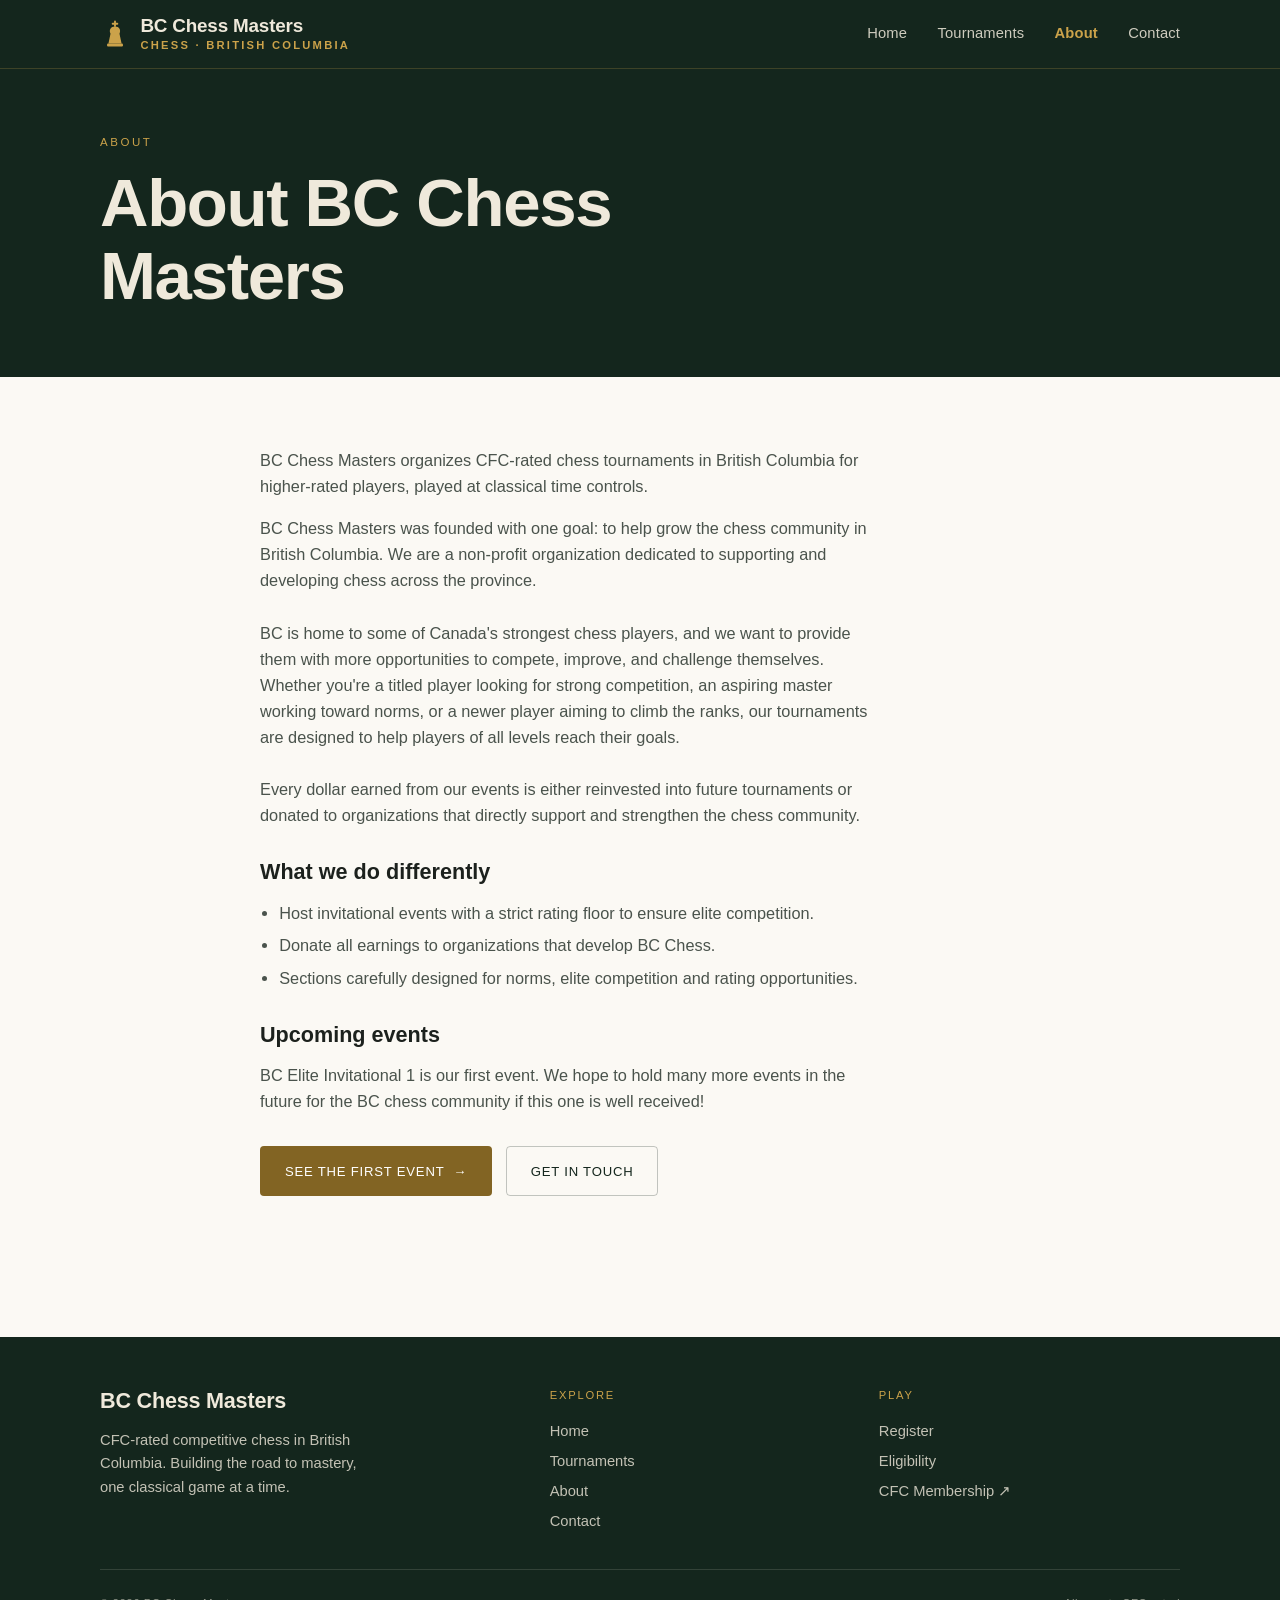
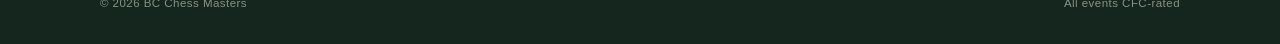
==== about.html @ e684cc61 "fixed breaks again" ====
<!DOCTYPE html>
<html lang="en">
<head>
  <meta charset="UTF-8" />
  <meta name="viewport" content="width=device-width, initial-scale=1.0" />
  <title>About — BC Chess Masters</title>
  <link rel="icon" type="image/png" sizes="32x32" href="/favicon-32x32.png">
  <meta name="description" content="BC Chess Masters organizes CFC-rated, master-track chess tournaments in British Columbia." />
  <link rel="stylesheet" href="styles.css" />
</head>
<body>
  <a class="skip-link" href="#main">Skip to content</a>
  <!-- ============ HEADER ============ -->
  <header class="site-header">
    <div class="wrap">
      <a class="brand" href="index.html" aria-label="BC Chess Masters — home">
        <svg class="mark" viewBox="0 0 32 32" aria-hidden="true">
          <path d="M16 2.5v5M13.5 5h5" stroke="#cba24a" stroke-width="2" stroke-linecap="round"/>
          <path d="M16 8c-4.6 0-6.6 3.8-4.8 7.6L9 26h14l-2.2-10.4C22.6 11.8 20.6 8 16 8Z" fill="#cba24a"/>
          <rect x="7.5" y="26" width="17" height="3.4" rx="1.2" fill="#cba24a"/>
        </svg>
        <span class="brand-name">BC Chess Masters<span class="brand-sub">Chess · British Columbia</span></span>
      </a>
      <button class="nav-toggle" aria-expanded="false" aria-controls="primary-nav" aria-label="Toggle menu">☰</button>
      <nav class="nav" id="primary-nav" aria-label="Primary">
        <a href="index.html">Home</a>
        <a href="bc-elite-invitational-1.html">Tournaments</a>
        <a href="about.html" aria-current="page">About</a>
        <a href="contact.html">Contact</a>
      </nav>
    </div>
  </header>

  <main id="main">
  <!-- ============ HERO ============ -->
  <section class="hero">
    <div class="wrap" style="padding-block: clamp(2.5rem, 6vw, 4rem);">
      <p class="eyebrow eyebrow--light">About</p>
      <h1 style="font-family:var(--font-display); font-size:clamp(2.4rem,6vw,4.2rem); font-weight:600; letter-spacing:-.02em; max-width:16ch;">
        About BC Chess Masters
      </h1>
    </div>
  </section>

  <!-- ============ STORY ============ -->
  <section class="section">
    <div class="wrap-narrow prose">
      <p>
        BC Chess Masters organizes CFC-rated chess tournaments in British Columbia for higher-rated players,
        played at classical time controls.
      </p>
      <p>
        BC Chess Masters was founded with one goal: to help grow the chess community in British Columbia. We are a non-profit organization dedicated to supporting and developing chess across the province. <br><br>
BC is home to some of Canada's strongest chess players, and we want to provide them with more opportunities to compete, improve, and challenge themselves. Whether you're a titled player looking for strong competition, an aspiring master working toward norms, or a newer player aiming to climb the ranks, our tournaments are designed to help players of all levels reach their goals. <br><br>
Every dollar earned from our events is either reinvested into future tournaments or donated to organizations that directly support and strengthen the chess community.

      </p>

      <h2>What we do differently</h2>
      <ul>
        <li>Host invitational events with a strict rating floor to ensure elite competition.</li>
        <li>Donate all earnings to organizations that develop BC Chess.</li>
        <li>Sections carefully designed for norms, elite competition and rating opportunities.</li>
      </ul>

      <h2>Upcoming events</h2>
      <p>
        BC Elite Invitational 1 is our first event. We hope to hold many more events in the future for the BC chess community if this one is well received!
      </p>

      <div style="margin-top:2rem; display:flex; flex-wrap:wrap; gap:.85rem;">
        <a class="btn btn--primary" href="bc-elite-invitational-1.html">See the first event <span class="arrow" aria-hidden="true">→</span></a>
        <a class="btn btn--ghost" href="contact.html">Get in touch</a>
      </div>
    </div>
  </section>

  </main>

  <!-- ============ FOOTER ============ -->
  <footer class="site-footer">
    <div class="wrap">
      <div class="footer-top">
        <div class="footer-brand">
          <span class="brand-name">BC Chess Masters</span>
          <p>CFC-rated competitive chess in British Columbia. Building the road to mastery, one classical game at a time.</p>
        </div>
        <div class="footer-col">
          <h2>Explore</h2>
          <a href="index.html">Home</a>
          <a href="bc-elite-invitational-1.html">Tournaments</a>
          <a href="about.html">About</a>
          <a href="contact.html">Contact</a>
        </div>
        <div class="footer-col">
          <h2>Play</h2>
          <a href="bc-elite-invitational-1.html#register">Register</a>
          <a href="bc-elite-invitational-1.html#eligibility">Eligibility</a>
          <a href="https://www.chess.ca/en/players/membership-join/" target="_blank" rel="noopener">CFC Membership ↗</a>
        </div>
      </div>
      <div class="footer-bottom">
        <span>© 2026 BC Chess Masters</span>
        <span>All events CFC-rated</span>
      </div>
    </div>
  </footer>

  <script src="main.js"></script>
</body>
</html>
---- styles.css ----
/* =================================================================
   BC Chess Masters — shared stylesheet
   Colors: evergreen + brass + ivory. Plain system sans (Calibri/Segoe UI/Arial).
   ================================================================= */

/* ---------- Design tokens ---------- */
:root {
  /* Palette */
  --ink:        #1c211d;   /* primary text */
  --ink-soft:   #4a534c;   /* secondary text */
  --paper:      #fbf9f4;   /* page background */
  --ivory:      #efe9db;   /* light board square / surfaces */
  --ivory-line: #e2dccd;   /* hairlines on ivory */
  --forest:     #14261d;   /* deep field: hero, header, footer */
  --forest-2:   #1d3529;   /* raised surfaces on forest */
  --brass:      #826423;   /* accent — "masters" gold (AA on ivory/paper/white) */
  --brass-lit:  #cba24a;   /* accent on dark */
  --danger:     #8a3b2e;   /* deadlines / important notes */

  /* Placeholder highlight */
  --tbd-bg:     #fbeccb;
  --tbd-border: #d9a93a;
  --tbd-text:   #6b4e12;

  /* Type — plain system sans throughout */
  --font-display: Calibri, "Segoe UI", Arial, Helvetica, sans-serif;
  --font-body:    Calibri, "Segoe UI", Arial, Helvetica, sans-serif;
  --font-mono:    Calibri, "Segoe UI", Arial, Helvetica, sans-serif;

  /* Rhythm */
  --wrap: 1080px;
  --wrap-narrow: 760px;
  --gap: clamp(1rem, 2.5vw, 1.75rem);
  --section-y: clamp(2.75rem, 5.5vw, 4.5rem);
  --radius: 4px;
  --shadow: 0 1px 2px rgba(20,38,29,.06), 0 8px 28px rgba(20,38,29,.07);
}

/* ---------- Reset ---------- */
*, *::before, *::after { box-sizing: border-box; }
* { margin: 0; }
html { -webkit-text-size-adjust: 100%; scroll-behavior: smooth; }
body {
  font-family: var(--font-body);
  color: var(--ink);
  background: var(--paper);
  line-height: 1.6;
  font-size: 1.02rem;
  -webkit-font-smoothing: antialiased;
  text-rendering: optimizeLegibility;
}
img, svg { display: block; max-width: 100%; }
a { color: inherit; }
h1, h2, h3, h4 { line-height: 1.08; font-weight: 600; }

@media (prefers-reduced-motion: reduce) {
  html { scroll-behavior: auto; }
  *, *::before, *::after { animation-duration: .001ms !important; transition-duration: .001ms !important; }
}

/* ---------- Layout helpers ---------- */
.wrap { width: min(100% - 2.5rem, var(--wrap)); margin-inline: auto; }
.wrap-narrow { width: min(100% - 2.5rem, var(--wrap-narrow)); margin-inline: auto; }
.section { padding-block: var(--section-y); }
.section--ivory { background: var(--ivory); border-block: 1px solid var(--ivory-line); }

/* Two-column splits (collapse to one column on narrow screens) */
.split { display: grid; grid-template-columns: 1fr 1fr; gap: clamp(1.5rem, 4vw, 3rem); }
.split-wide { display: grid; grid-template-columns: 1.5fr 1fr; gap: clamp(1.5rem, 4vw, 3rem); }
.split-feature { display: grid; grid-template-columns: 1.3fr .9fr; gap: 2rem; align-items: center; }
@media (max-width: 780px) {
  .split, .split-wide, .split-feature { grid-template-columns: 1fr; }
}

.eyebrow {
  font-family: var(--font-mono);
  font-size: .72rem;
  letter-spacing: .22em;
  text-transform: uppercase;
  color: var(--brass);
  font-weight: 500;
  margin-bottom: 1rem;
}
.eyebrow--light { color: var(--brass-lit); }

.section-title {
  font-family: var(--font-display);
  font-size: clamp(1.9rem, 4vw, 2.7rem);
  font-weight: 600;
  letter-spacing: -.01em;
  font-optical-sizing: auto;
}
.lede {
  font-size: clamp(1.05rem, 2.3vw, 1.22rem);
  color: var(--ink-soft);
  max-width: 60ch;
  margin-top: 1rem;
}

/* Mono = the "scoresheet" data thread */
.mono { font-family: var(--font-mono); font-variant-numeric: tabular-nums; }

/* ---------- Placeholder / to-confirm marker ---------- */
.tbd {
  font-family: var(--font-mono);
  font-size: .82em;
  background: var(--tbd-bg);
  color: var(--tbd-text);
  border: 1px dashed var(--tbd-border);
  border-radius: 3px;
  padding: .08em .45em;
  white-space: nowrap;
}
.tbd::before { content: "\270e\00a0"; } /* pencil */

/* ---------- Buttons ---------- */
.btn {
  display: inline-flex;
  align-items: center;
  gap: .55rem;
  font-family: var(--font-mono);
  font-size: .82rem;
  letter-spacing: .06em;
  text-transform: uppercase;
  font-weight: 500;
  text-decoration: none;
  padding: .85rem 1.5rem;
  border-radius: var(--radius);
  border: 1px solid transparent;
  cursor: pointer;
  transition: transform .15s ease, background .15s ease, border-color .15s ease, color .15s ease;
}
.btn:hover { transform: translateY(-1px); }
.btn--primary { background: var(--brass); color: #ffffff !important; text-decoration: none; }
.btn--primary:hover { background: #6b511c; color: #ffffff !important; }
.btn--ghost { background: transparent; color: var(--forest); border-color: rgba(20,38,29,.25); text-decoration: none; }
.btn--ghost:hover { border-color: var(--forest); color: var(--forest); }
.btn--on-dark { background: var(--brass-lit); color: var(--forest); }
.btn--on-dark:hover { background: #dbb45c; }
.btn--ghost-dark { background: transparent; color: var(--ivory); border-color: rgba(239,233,219,.35); }
.btn--ghost-dark:hover { border-color: var(--ivory); }
.btn--lg { padding: 1.05rem 2.1rem; font-size: .95rem; }
.btn .arrow { transition: transform .15s ease; }
.btn:hover .arrow { transform: translateX(3px); }

/* ---------- Header ---------- */
.site-header {
  position: sticky;
  top: 0;
  z-index: 50;
  background: var(--forest);
  color: var(--ivory);
  border-bottom: 1px solid rgba(203,162,74,.22);
}
.site-header .wrap {
  display: flex;
  align-items: center;
  justify-content: space-between;
  min-height: 68px;
}
.brand {
  display: inline-flex;
  align-items: center;
  gap: .65rem;
  text-decoration: none;
  color: var(--ivory);
}
.brand .mark { width: 30px; height: 30px; flex: none; }
.brand-name {
  font-family: var(--font-display);
  font-size: 1.18rem;
  font-weight: 600;
  letter-spacing: -.01em;
  line-height: 1;
}
.brand-sub {
  display: block;
  font-family: var(--font-mono);
  font-size: .7rem;
  letter-spacing: .2em;
  text-transform: uppercase;
  color: var(--brass-lit);
  margin-top: .28rem;
}
.nav-toggle {
  display: none;
  background: none;
  border: 1px solid rgba(239,233,219,.3);
  border-radius: var(--radius);
  color: var(--ivory);
  padding: .45rem .6rem;
  cursor: pointer;
  font-size: 1.1rem;
  line-height: 1;
}
.nav {
  display: flex;
  align-items: center;
  gap: 1.9rem;
}
.nav a {
  text-decoration: none;
  color: var(--ivory);
  font-size: .92rem;
  letter-spacing: .01em;
  opacity: .85;
  transition: opacity .15s ease, color .15s ease;
}
.nav a:hover, .nav a[aria-current="page"] { opacity: 1; color: var(--brass-lit); }
.nav a[aria-current="page"] { font-weight: 600; }

@media (max-width: 760px) {
  .nav-toggle { display: block; }
  .nav {
    position: absolute;
    top: 100%; left: 0; right: 0;
    flex-direction: column;
    align-items: stretch;
    gap: 0;
    background: var(--forest);
    border-bottom: 1px solid rgba(203,162,74,.22);
    padding: .5rem 0 1rem;
    display: none;
  }
  .nav.open { display: flex; }
  .nav a { padding: .85rem 1.25rem; width: min(100% - 2.5rem, var(--wrap)); margin-inline: auto; opacity: .95; }
  .nav a + a { border-top: 1px solid rgba(239,233,219,.08); }
}

/* ---------- Hero (shared base) ---------- */
.hero {
  position: relative;
  background: var(--forest);
  color: var(--ivory);
  overflow: hidden;
}
.hero > .wrap { position: relative; z-index: 1; }

/* ---------- Cards ---------- */
.card {
  background: #fff;
  border: 1px solid var(--ivory-line);
  border-radius: var(--radius);
  padding: clamp(1.4rem, 3vw, 2rem);
  box-shadow: var(--shadow);
}

/* ---------- Tables ---------- */
.table-scroll { overflow-x: auto; -webkit-overflow-scrolling: touch; }
table.data {
  width: 100%;
  border-collapse: collapse;
  min-width: 460px;
}
table.data caption { text-align: left; color: var(--ink-soft); font-size: .9rem; margin-bottom: .75rem; }
table.data th, table.data td {
  text-align: left;
  padding: .8rem 1rem;
  border-bottom: 1px solid var(--ivory-line);
  vertical-align: baseline;
}
table.data thead th {
  font-family: var(--font-mono);
  font-size: .7rem;
  letter-spacing: .12em;
  text-transform: uppercase;
  color: var(--ink-soft);
  font-weight: 500;
}
table.data tbody tr:last-child td { border-bottom: 0; }
table.data .num { font-family: var(--font-mono); font-variant-numeric: tabular-nums; }
.round-tag {
  display: inline-block;
  font-family: var(--font-mono);
  font-weight: 700;
  color: var(--forest);
  background: var(--ivory);
  border: 1px solid var(--ivory-line);
  border-radius: 3px;
  padding: .1rem .5rem;
  font-size: .82rem;
}

/* ---------- Definition rows (format/eligibility) ---------- */
.spec-list { display: grid; gap: 1.1rem; margin-top: 1.5rem; }
.spec {
  display: grid;
  grid-template-columns: 190px 1fr;
  gap: 1.25rem;
  padding-bottom: 1.1rem;
  border-bottom: 1px solid var(--ivory-line);
}
.spec:last-child { border-bottom: 0; padding-bottom: 0; }
.spec dt {
  font-family: var(--font-mono);
  font-size: .74rem;
  letter-spacing: .1em;
  text-transform: uppercase;
  color: var(--brass);
  padding-top: .15rem;
}
.spec dd { color: var(--ink); }
.spec dd small { display: block; color: var(--ink-soft); margin-top: .3rem; }
@media (max-width: 620px) {
  .spec { grid-template-columns: 1fr; gap: .35rem; }
}

/* ---------- Fee / price ---------- */
.fee-grid {
  display: grid;
  grid-template-columns: repeat(auto-fit, minmax(220px, 1fr));
  gap: var(--gap);
  margin-top: 2rem;
}
.fee {
  border: 1px solid var(--ivory-line);
  border-radius: var(--radius);
  background: #fff;
  padding: 1.5rem;
}
.fee.is-early { border-color: var(--brass); box-shadow: 0 0 0 1px var(--brass); }
.fee .fee-label {
  font-family: var(--font-mono);
  font-size: .72rem;
  letter-spacing: .12em;
  text-transform: uppercase;
  color: var(--ink-soft);
}
.fee .fee-amount {
  font-family: var(--font-display);
  font-size: 2.6rem;
  font-weight: 600;
  margin: .3rem 0 .15rem;
}
.fee .fee-note { font-size: .88rem; color: var(--ink-soft); }
.fee .fee-flag {
  display: inline-block;
  margin-bottom: .6rem;
  font-family: var(--font-mono);
  font-size: .7rem;
  letter-spacing: .1em;
  text-transform: uppercase;
  color: var(--brass);
}
.addons { margin-top: 1.75rem; display: grid; gap: .6rem; }
.addon {
  display: flex; justify-content: space-between; gap: 1rem;
  padding: .75rem 1rem;
  background: #fff;
  border: 1px solid var(--ivory-line);
  border-radius: var(--radius);
}
.addon .addon-price { font-family: var(--font-mono); font-weight: 700; color: var(--brass); }

/* Deadline pill */
.deadline {
  display: inline-flex; align-items: center; gap: .5rem;
  font-family: var(--font-mono);
  font-size: .8rem;
  color: var(--danger);
  background: #f7e7e3;
  border: 1px solid #e3bcb2;
  border-radius: 999px;
  padding: .35rem .85rem;
}

/* ---------- Register block ---------- */
.register {
  background: var(--forest);
  color: var(--ivory);
  border-radius: var(--radius);
  padding: clamp(1.75rem, 4vw, 2.75rem);
}
.register h3 { font-family: var(--font-display); font-size: 1.7rem; }
.etransfer {
  margin-top: 1.5rem;
  border-top: 1px solid rgba(239,233,219,.16);
  padding-top: 1.25rem;
  font-size: .95rem;
  color: rgba(239,233,219,.85);
}
.etransfer .kv { font-family: var(--font-mono); color: var(--brass-lit); }

/* ---------- Sub-nav (tournament page) ---------- */
.subnav {
  position: sticky;
  top: 68px;
  z-index: 40;
  background: rgba(251,249,244,.92);
  backdrop-filter: blur(8px);
  border-bottom: 1px solid var(--ivory-line);
}
.subnav .wrap { display: flex; gap: .25rem; overflow-x: auto; -webkit-overflow-scrolling: touch; scrollbar-width: none; }
.subnav .wrap::-webkit-scrollbar { display: none; }
.subnav a {
  flex: none;
  text-decoration: none;
  color: var(--ink-soft);
  font-family: var(--font-mono);
  font-size: .72rem;
  letter-spacing: .06em;
  text-transform: uppercase;
  padding: .95rem .85rem;
  border-bottom: 2px solid transparent;
  transition: color .15s ease, border-color .15s ease;
  white-space: nowrap;
}
.subnav a:hover { color: var(--ink); }
.subnav a.active { color: var(--forest); border-bottom-color: var(--brass); }
/* offset anchors so sticky bars don't cover headings */
.anchor { scroll-margin-top: 130px; }

/* ---------- Callout ---------- */
.callout {
  border-left: 3px solid var(--brass);
  background: var(--ivory);
  border-radius: 0 var(--radius) var(--radius) 0;
  padding: 1.1rem 1.35rem;
  margin-top: 1.5rem;
}
.callout p { color: var(--ink); font-size: .96rem; }
.callout a { color: var(--brass); font-weight: 600; }

/* ---------- Prose ---------- */
.prose p { margin-top: 1rem; color: var(--ink-soft); max-width: 68ch; }
.prose p:first-child { margin-top: 0; }
.prose a:not(.btn) { color: var(--brass); text-decoration: underline; text-underline-offset: 2px; }
.prose ul { margin-top: 1rem; padding-left: 1.2rem; color: var(--ink-soft); max-width: 68ch; }
.prose li { margin-top: .4rem; }
.prose h2, .prose h3 {
  font-family: var(--font-display);
  font-size: 1.35rem;
  margin-top: 2rem;
}

/* ---------- Footer ---------- */
.site-footer {
  background: var(--forest);
  color: rgba(239,233,219,.8);
  padding-block: 3.25rem 2rem;
  margin-top: var(--section-y);
}
.footer-top {
  display: grid;
  grid-template-columns: 1.4fr 1fr 1fr;
  gap: var(--gap);
  padding-bottom: 2rem;
  border-bottom: 1px solid rgba(239,233,219,.14);
}
.footer-brand .brand-name { color: var(--ivory); font-size: 1.35rem; }
.footer-brand p { margin-top: .85rem; font-size: .92rem; max-width: 34ch; }
.footer-col h2 {
  font-family: var(--font-mono);
  font-size: .7rem;
  letter-spacing: .16em;
  text-transform: uppercase;
  color: var(--brass-lit);
  margin-bottom: 1rem;
  font-weight: 500;
}
.footer-col a { display: block; text-decoration: none; color: rgba(239,233,219,.8); font-size: .92rem; padding: .2rem 0; }
.footer-col a:hover { color: var(--brass-lit); }
.footer-bottom {
  display: flex; justify-content: space-between; flex-wrap: wrap; gap: .5rem;
  padding-top: 1.5rem;
  font-family: var(--font-mono);
  font-size: .72rem;
  letter-spacing: .04em;
  color: rgba(239,233,219,.55);
}
@media (max-width: 680px) {
  .footer-top { grid-template-columns: 1fr 1fr; }
  .footer-brand { grid-column: 1 / -1; }
}

/* ---------- Skip link ---------- */
.skip-link {
  position: absolute;
  left: -9999px;
  top: 0;
  z-index: 100;
  background: var(--brass);
  color: #fff;
  font-family: var(--font-mono);
  font-size: .85rem;
  padding: .75rem 1.25rem;
  border-radius: 0 0 var(--radius) 0;
  text-decoration: none;
}
.skip-link:focus {
  left: 0;
}

/* ---------- Focus visibility ---------- */
a:focus-visible, button:focus-visible, .btn:focus-visible {
  outline: 2px solid var(--brass-lit);
  outline-offset: 3px;
  border-radius: 2px;
}
.hero a:focus-visible, .site-header a:focus-visible, .site-footer a:focus-visible {
  outline-color: var(--brass-lit);
}

/* ---------- Player title abbreviation (CM / NM / FM / IM / GM) ----------
   Owner decision: the lit brass is kept here deliberately. It measures
   2.38:1 on white, below the AA floor the rest of the site holds to.
   Do not "fix" this to --brass without asking. */
.title-abbr {
  font-weight: 700;
  color: var(--brass-lit);
}
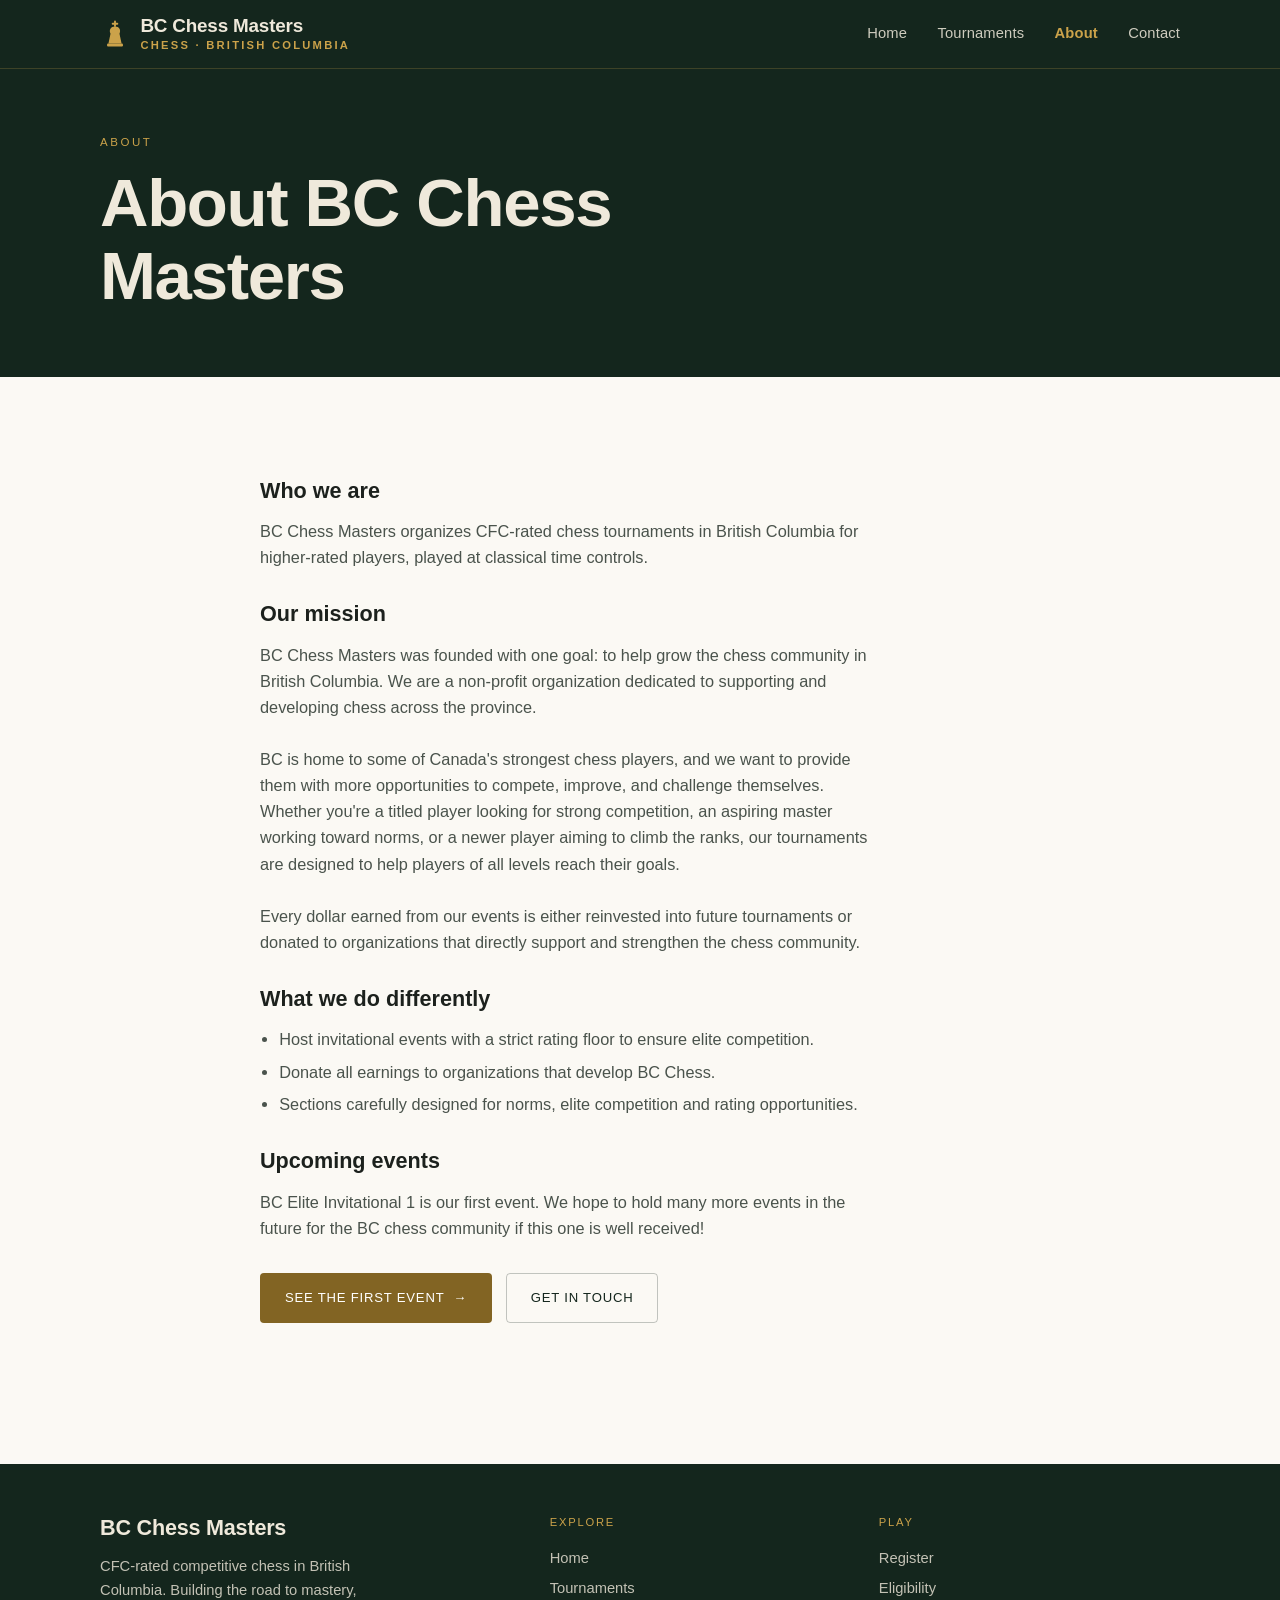
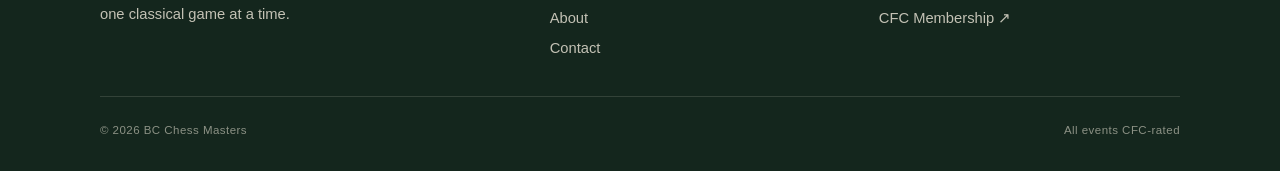
==== commit 7b81963f: "added headers" ====
--- a/about.html
+++ b/about.html
@@ -45,10 +45,12 @@
   <!-- ============ STORY ============ -->
   <section class="section">
     <div class="wrap-narrow prose">
+      <h2>Who we are</h2>
       <p>
         BC Chess Masters organizes CFC-rated chess tournaments in British Columbia for higher-rated players,
         played at classical time controls.
       </p>
+      <h2>Our mission</h2>
       <p>
         BC Chess Masters was founded with one goal: to help grow the chess community in British Columbia. We are a non-profit organization dedicated to supporting and developing chess across the province. <br><br>
 BC is home to some of Canada's strongest chess players, and we want to provide them with more opportunities to compete, improve, and challenge themselves. Whether you're a titled player looking for strong competition, an aspiring master working toward norms, or a newer player aiming to climb the ranks, our tournaments are designed to help players of all levels reach their goals. <br><br>
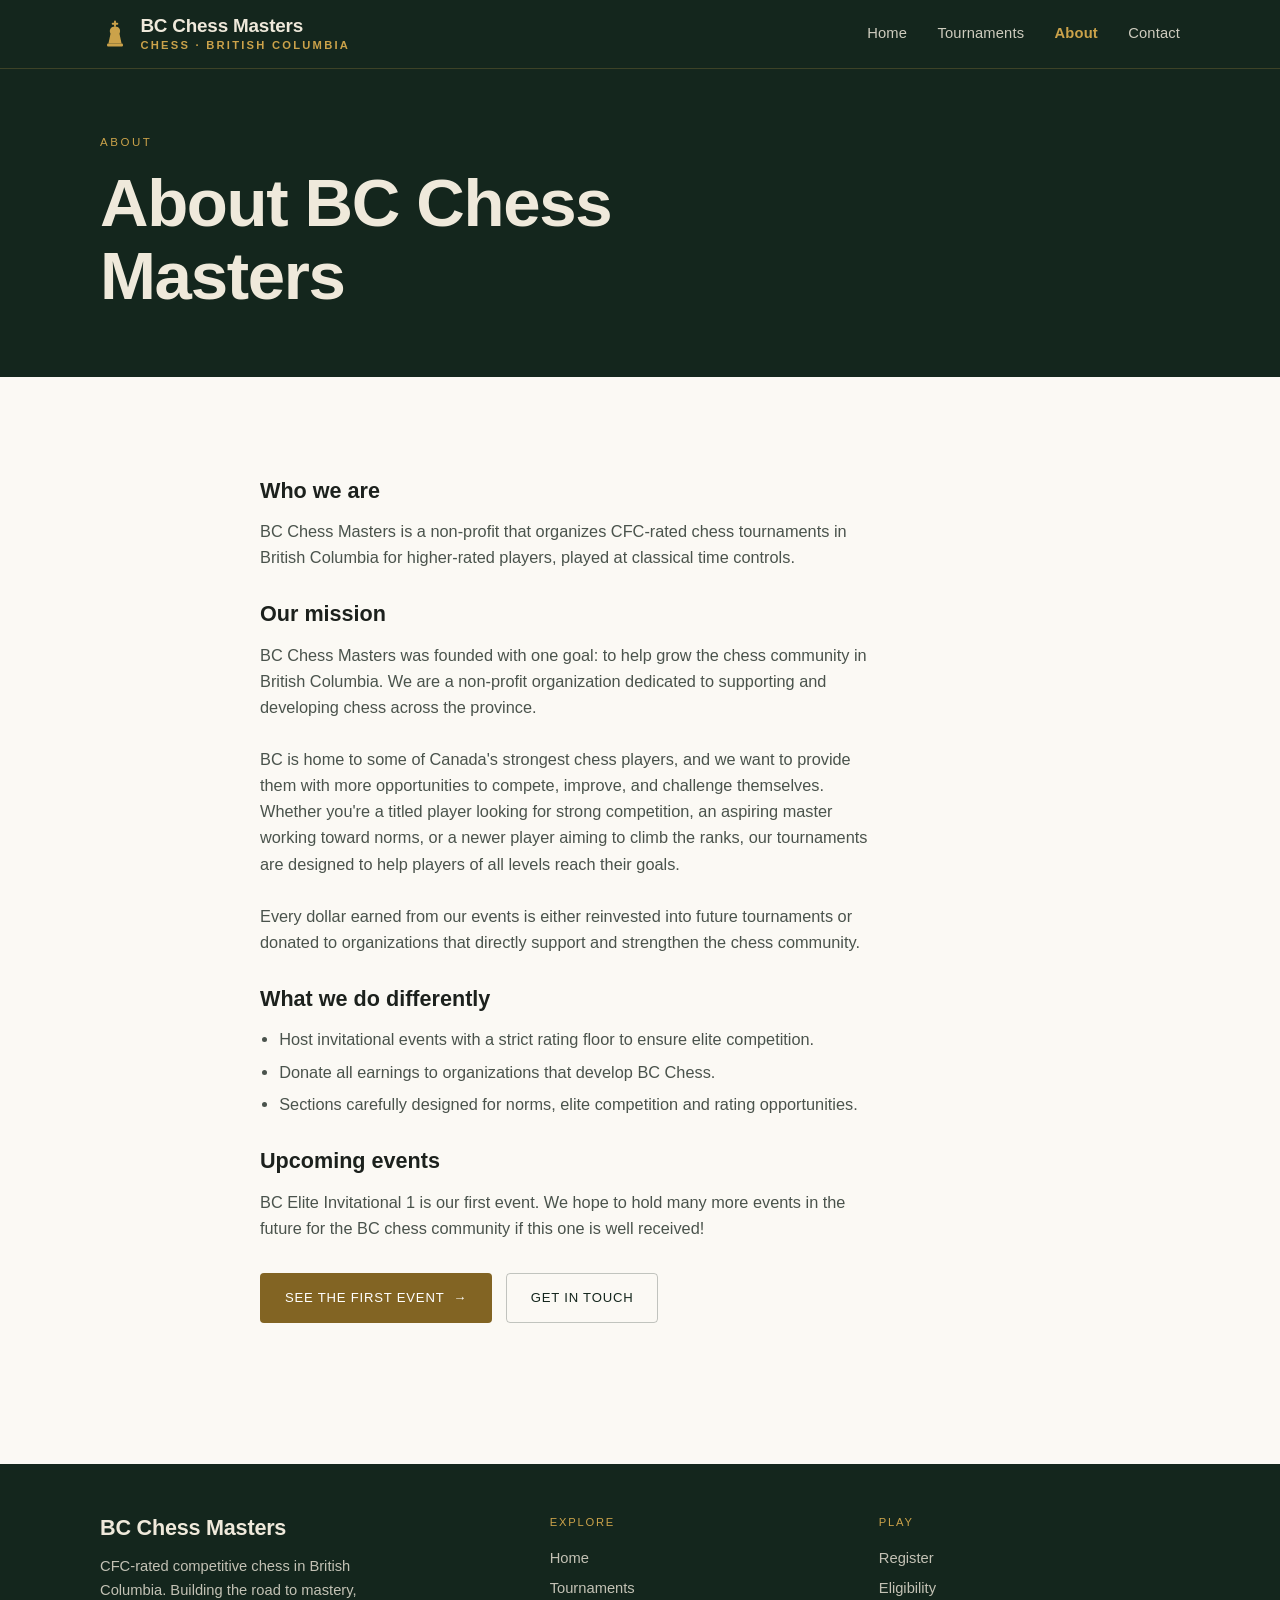
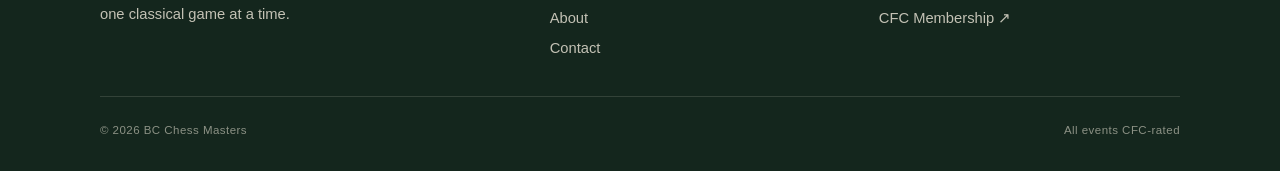
==== commit 1e8fd004: "Fixed description" ====
--- a/about.html
+++ b/about.html
@@ -47,7 +47,7 @@
     <div class="wrap-narrow prose">
       <h2>Who we are</h2>
       <p>
-        BC Chess Masters organizes CFC-rated chess tournaments in British Columbia for higher-rated players,
+        BC Chess Masters is a non-profit that organizes CFC-rated chess tournaments in British Columbia for higher-rated players,
         played at classical time controls.
       </p>
       <h2>Our mission</h2>
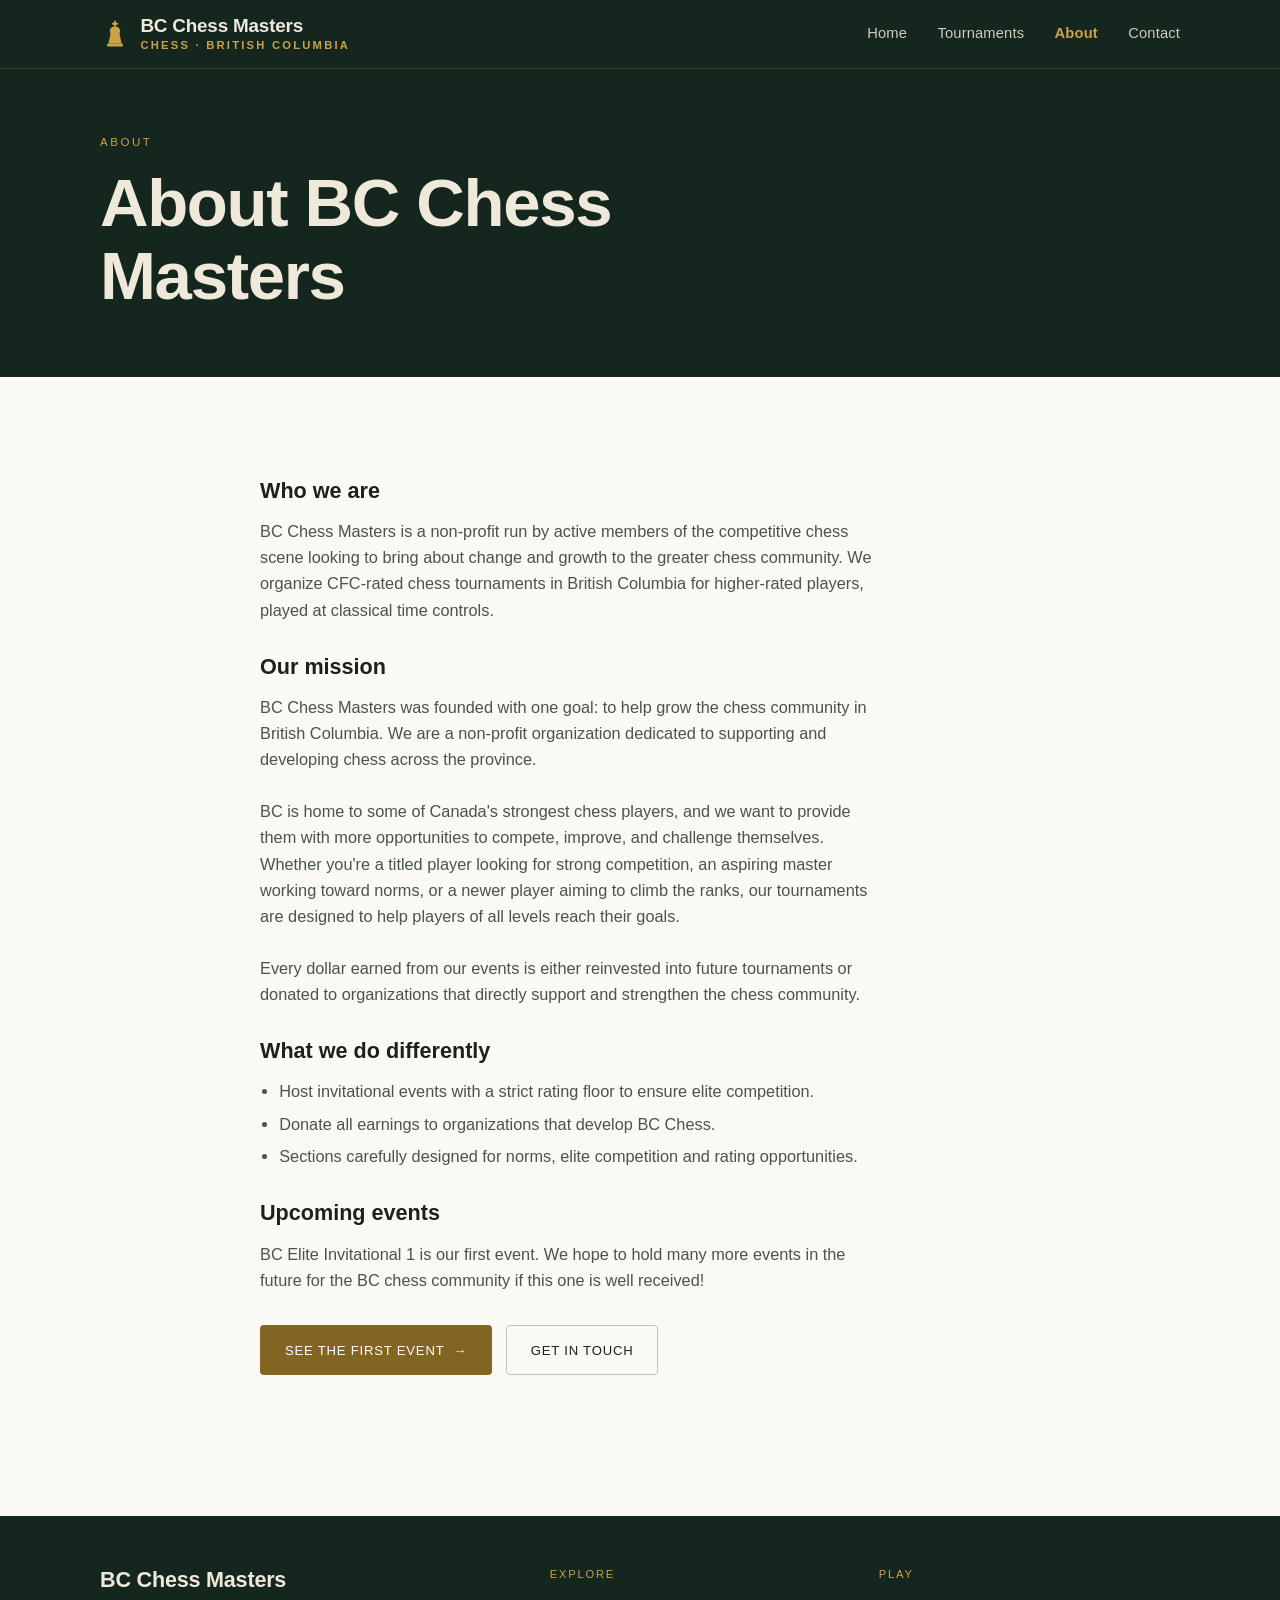
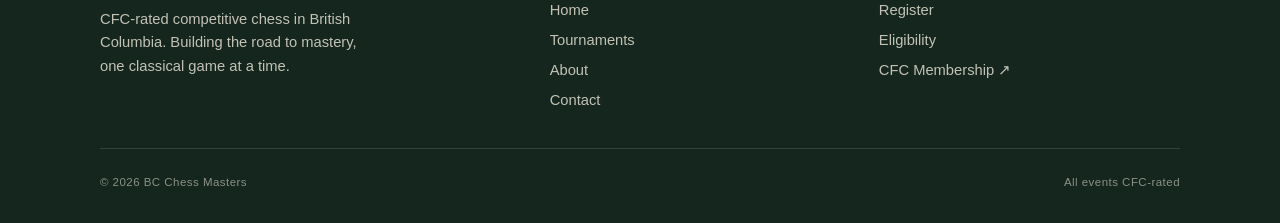
==== commit b3d9572d: "Reworded about-us" ====
--- a/about.html
+++ b/about.html
@@ -47,8 +47,8 @@
     <div class="wrap-narrow prose">
       <h2>Who we are</h2>
       <p>
-        BC Chess Masters is a non-profit that organizes CFC-rated chess tournaments in British Columbia for higher-rated players,
-        played at classical time controls.
+        
+BC Chess Masters is a non-profit run by active members of the competitive chess scene looking to bring about change and growth to the greater chess community. We organize CFC-rated chess tournaments in British Columbia for higher-rated players, played at classical time controls.
       </p>
       <h2>Our mission</h2>
       <p>
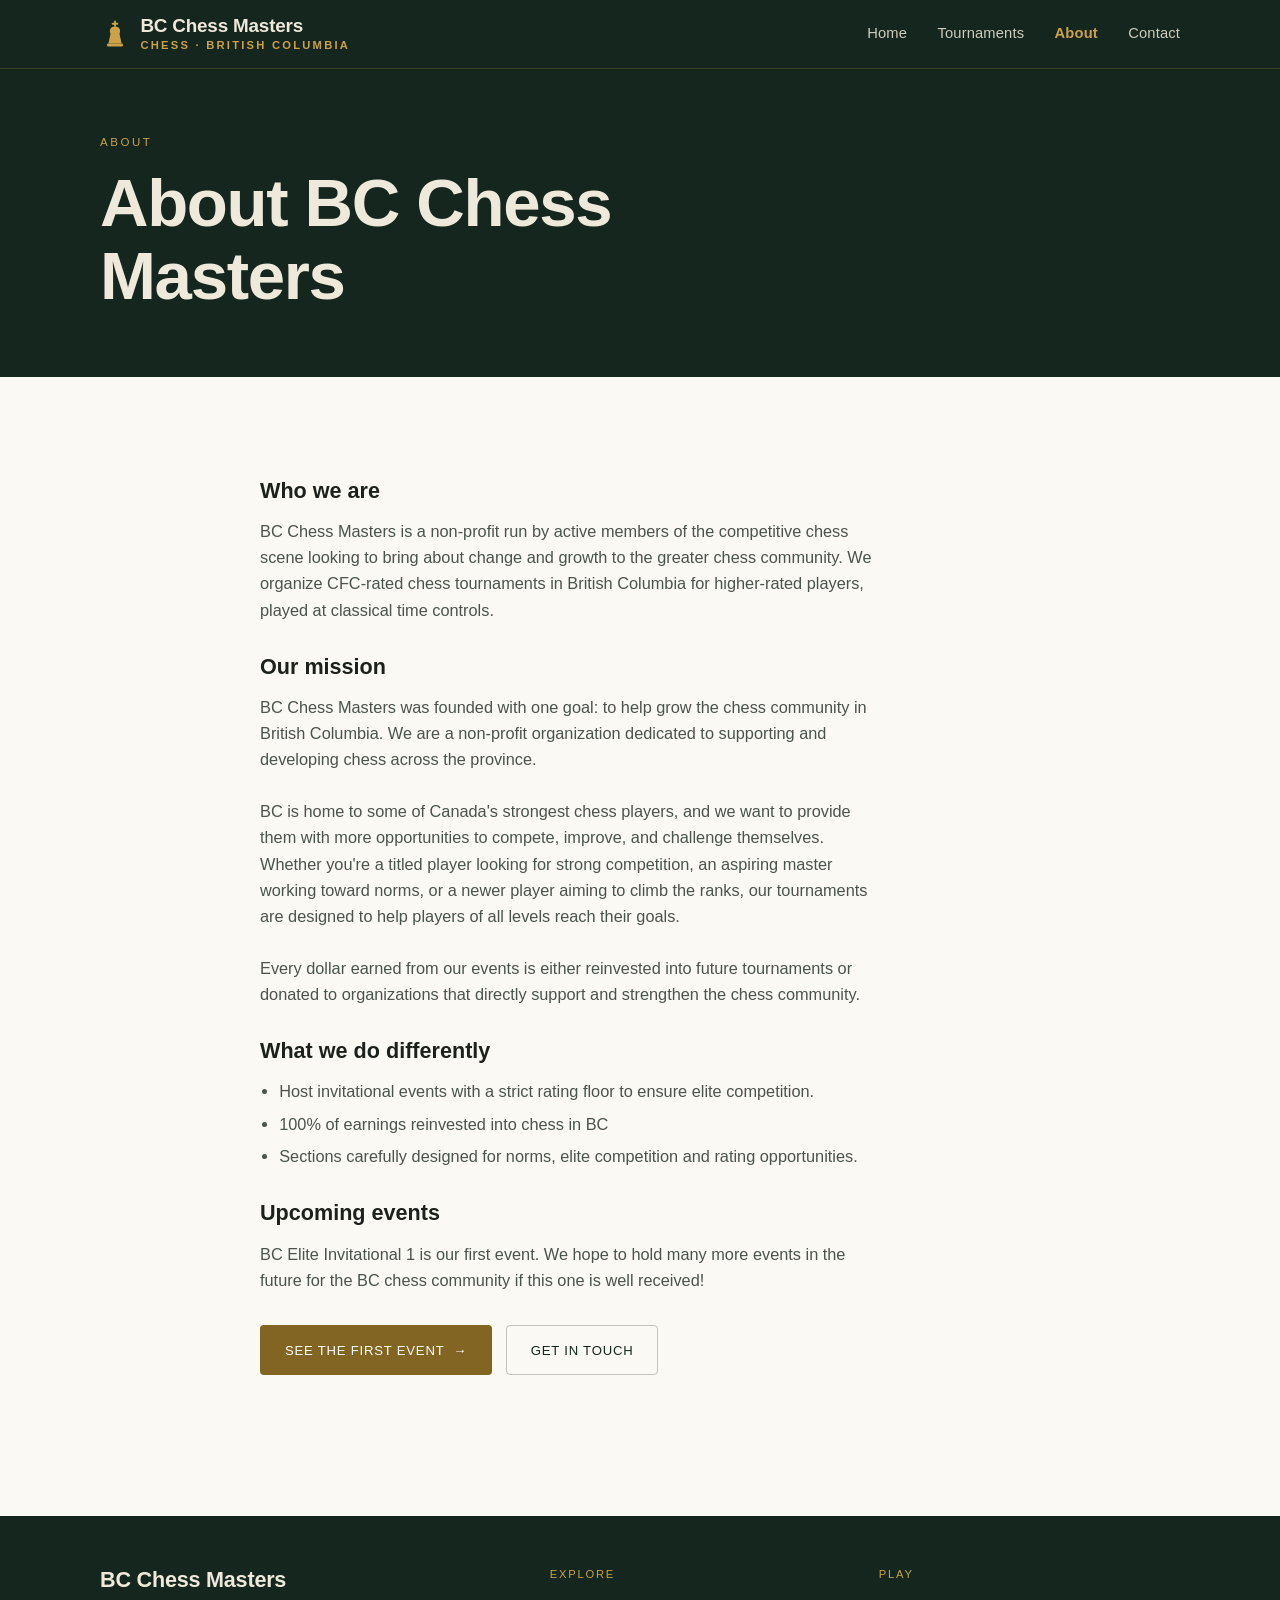
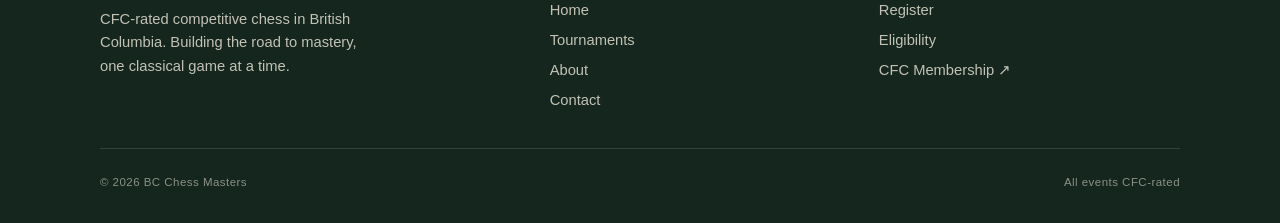
==== commit 8576d540: "reworded description" ====
--- a/about.html
+++ b/about.html
@@ -61,7 +61,7 @@
       <h2>What we do differently</h2>
       <ul>
         <li>Host invitational events with a strict rating floor to ensure elite competition.</li>
-        <li>Donate all earnings to organizations that develop BC Chess.</li>
+        <li>100% of earnings reinvested into chess in BC</li>
         <li>Sections carefully designed for norms, elite competition and rating opportunities.</li>
       </ul>
 
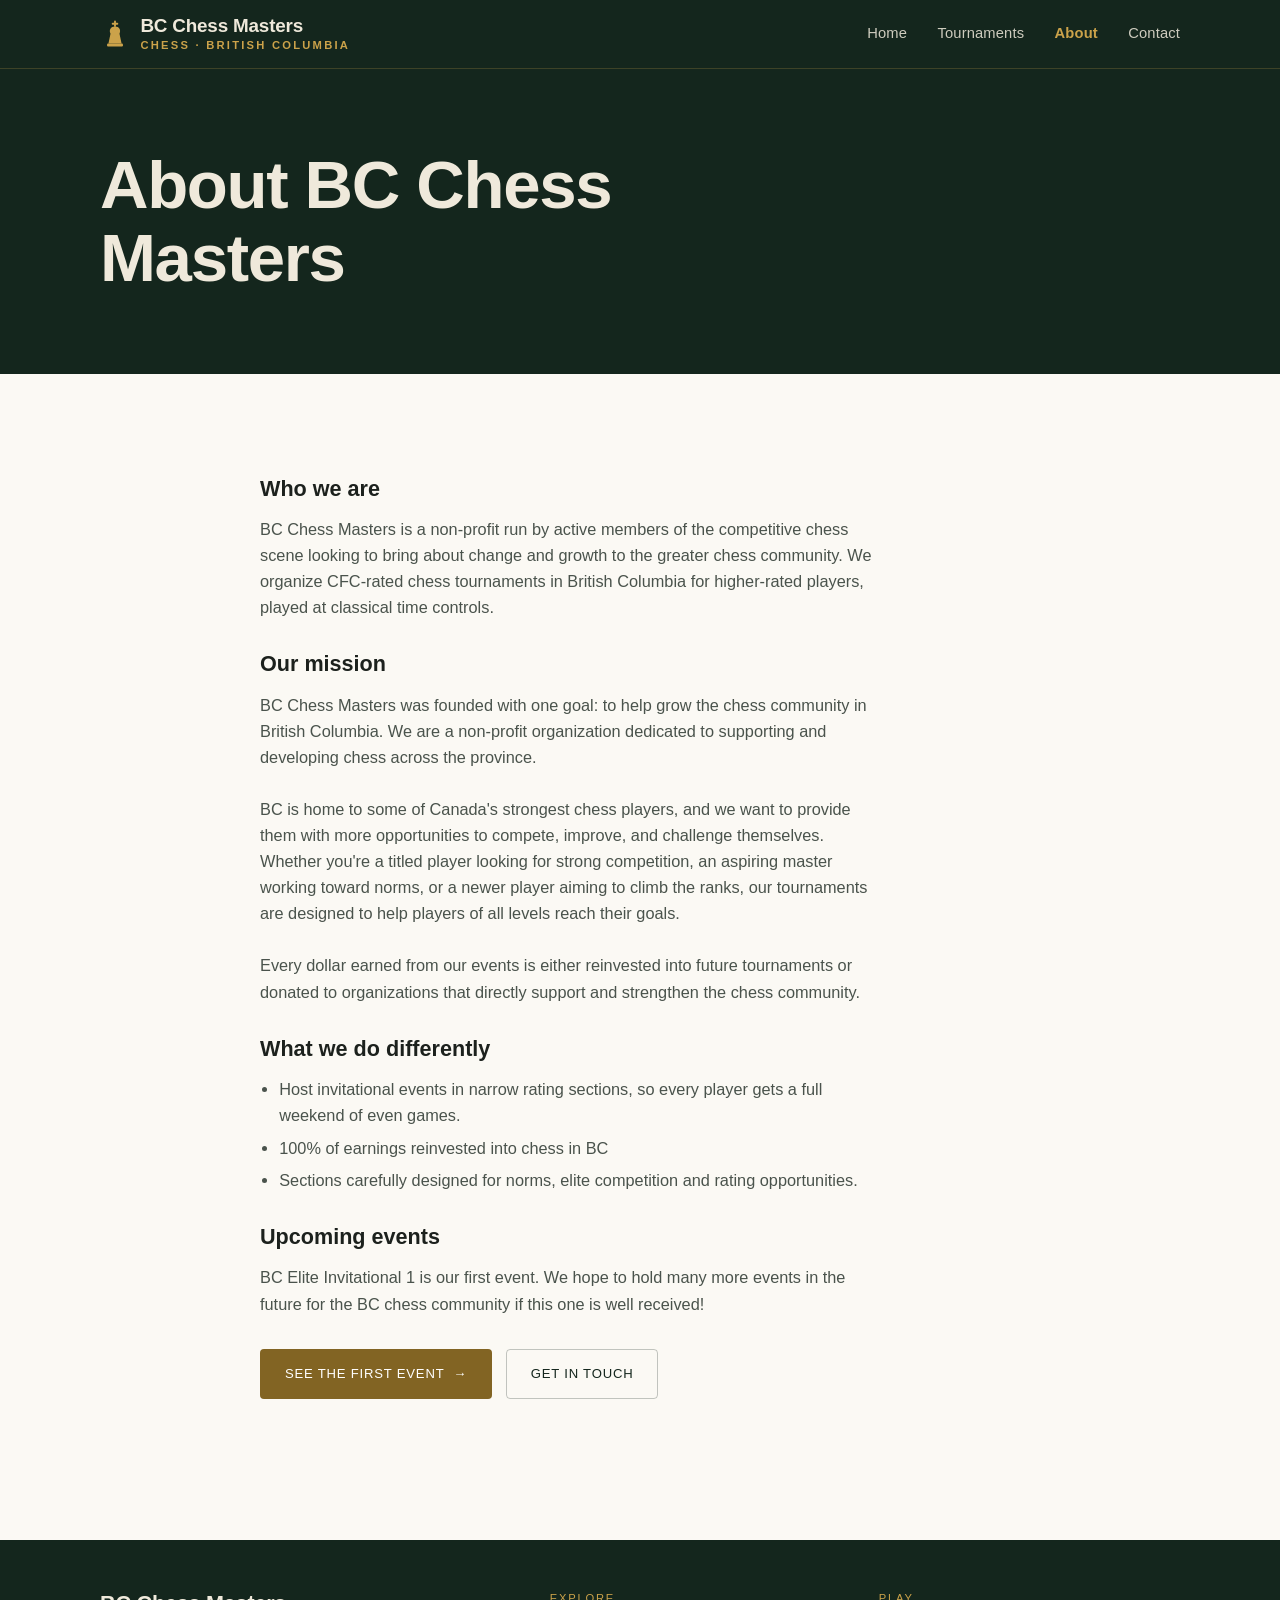
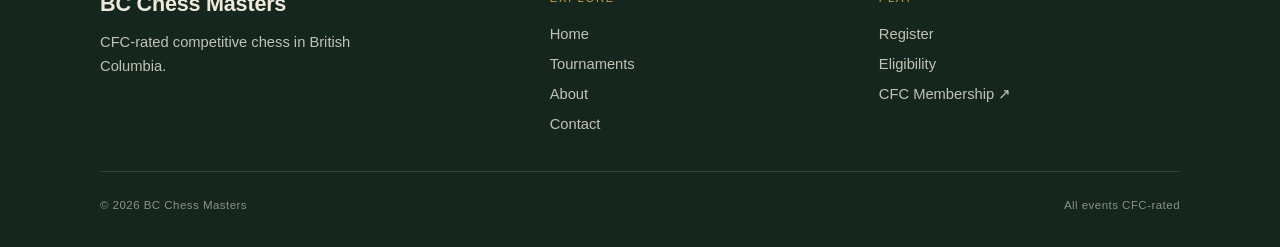
==== commit bc65e47f: "add u2000 and u1500 sections, website cleanup" ====
--- a/about.html
+++ b/about.html
@@ -34,8 +34,7 @@
   <main id="main">
   <!-- ============ HERO ============ -->
   <section class="hero">
-    <div class="wrap" style="padding-block: clamp(2.5rem, 6vw, 4rem);">
-      <p class="eyebrow eyebrow--light">About</p>
+    <div class="wrap" style="padding-block: clamp(3.5rem, 7vw, 5rem);">
       <h1 style="font-family:var(--font-display); font-size:clamp(2.4rem,6vw,4.2rem); font-weight:600; letter-spacing:-.02em; max-width:16ch;">
         About BC Chess Masters
       </h1>
@@ -60,7 +59,7 @@
 
       <h2>What we do differently</h2>
       <ul>
-        <li>Host invitational events with a strict rating floor to ensure elite competition.</li>
+        <li>Host invitational events in narrow rating sections, so every player gets a full weekend of even games.</li>
         <li>100% of earnings reinvested into chess in BC</li>
         <li>Sections carefully designed for norms, elite competition and rating opportunities.</li>
       </ul>
@@ -85,17 +84,17 @@
       <div class="footer-top">
         <div class="footer-brand">
           <span class="brand-name">BC Chess Masters</span>
-          <p>CFC-rated competitive chess in British Columbia. Building the road to mastery, one classical game at a time.</p>
+          <p>CFC-rated competitive chess in British Columbia.</p>
         </div>
         <div class="footer-col">
-          <h2>Explore</h2>
+          <p class="footer-head">Explore</p>
           <a href="index.html">Home</a>
           <a href="bc-elite-invitational-1.html">Tournaments</a>
           <a href="about.html">About</a>
           <a href="contact.html">Contact</a>
         </div>
         <div class="footer-col">
-          <h2>Play</h2>
+          <p class="footer-head">Play</p>
           <a href="bc-elite-invitational-1.html#register">Register</a>
           <a href="bc-elite-invitational-1.html#eligibility">Eligibility</a>
           <a href="https://www.chess.ca/en/players/membership-join/" target="_blank" rel="noopener">CFC Membership ↗</a>
--- a/styles.css
+++ b/styles.css
@@ -407,8 +407,12 @@
 }
 .subnav a:hover { color: var(--ink); }
 .subnav a.active { color: var(--forest); border-bottom-color: var(--brass); }
-/* offset anchors so sticky bars don't cover headings */
-.anchor { scroll-margin-top: 130px; }
+/* Offset anchors so the sticky header + sub-nav don't cover headings.
+   The fragment target is the <section id="...">, not the inner .wrap that
+   carries .anchor — the browser reads scroll-margin from the element it
+   scrolls to, so both need it or the section lands flush under the bars. */
+.anchor,
+.section[id] { scroll-margin-top: 130px; }
 
 /* ---------- Callout ---------- */
 .callout {
@@ -449,7 +453,7 @@
 }
 .footer-brand .brand-name { color: var(--ivory); font-size: 1.35rem; }
 .footer-brand p { margin-top: .85rem; font-size: .92rem; max-width: 34ch; }
-.footer-col h2 {
+.footer-col .footer-head {
   font-family: var(--font-mono);
   font-size: .7rem;
   letter-spacing: .16em;
@@ -457,6 +461,7 @@
   color: var(--brass-lit);
   margin-bottom: 1rem;
   font-weight: 500;
+  line-height: 1.08;
 }
 .footer-col a { display: block; text-decoration: none; color: rgba(239,233,219,.8); font-size: .92rem; padding: .2rem 0; }
 .footer-col a:hover { color: var(--brass-lit); }
@@ -501,6 +506,14 @@
   outline-color: var(--brass-lit);
 }
 
+/* ---------- Roster freshness line ---------- */
+.roster-meta {
+  margin-top: .75rem;
+  font-size: .9rem;
+  color: var(--ink-soft);
+}
+.roster-meta .roster-count { color: var(--ink); font-weight: 600; }
+
 /* ---------- Player title abbreviation (CM / NM / FM / IM / GM) ----------
    Owner decision: the lit brass is kept here deliberately. It measures
    2.38:1 on white, below the AA floor the rest of the site holds to.
@@ -508,4 +521,6 @@
 .title-abbr {
   font-weight: 700;
   color: var(--brass-lit);
+  text-decoration: none;          /* suppress the UA dotted underline on <abbr> */
+  cursor: help;
 }
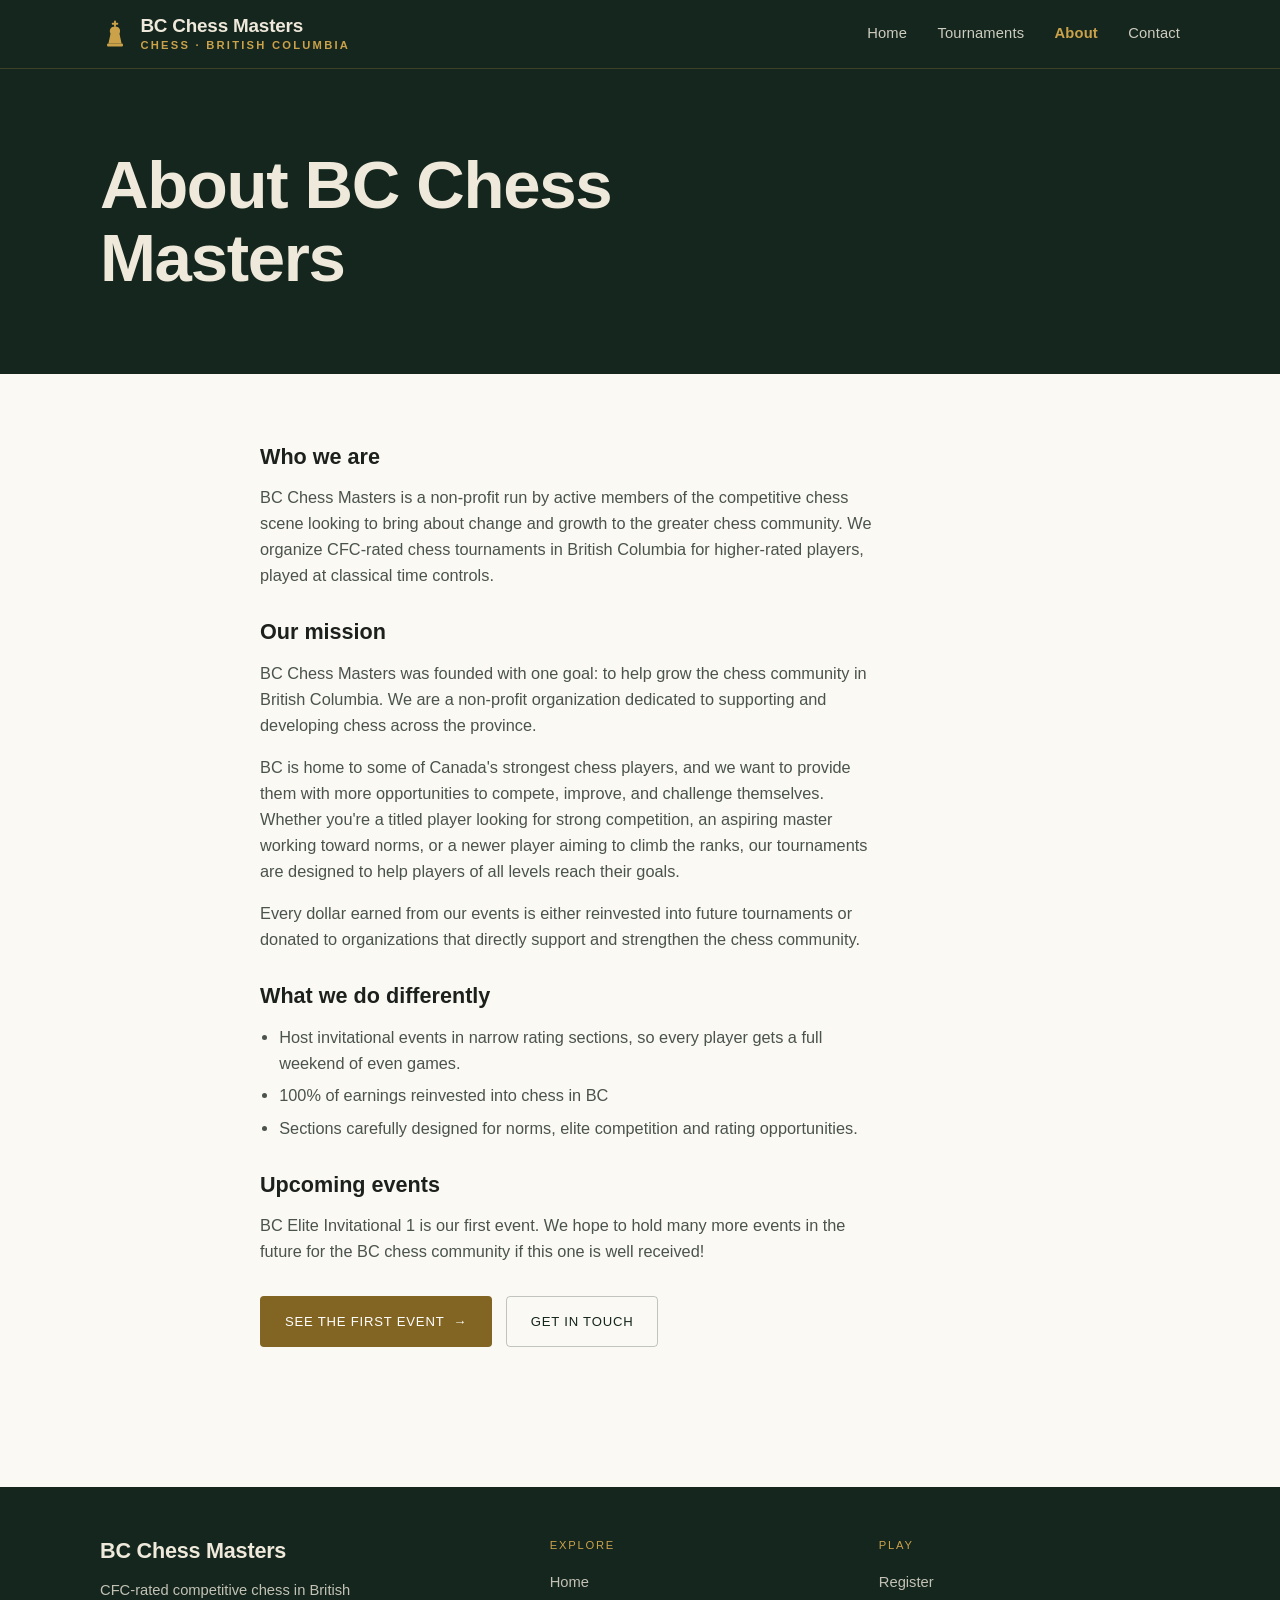
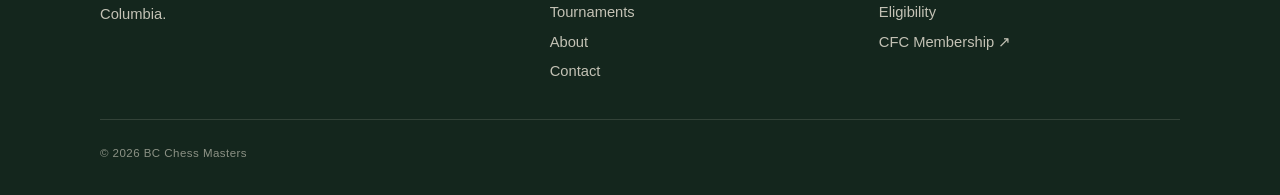
==== commit 341ea4e9: "cleanup" ====
--- a/about.html
+++ b/about.html
@@ -46,15 +46,25 @@
     <div class="wrap-narrow prose">
       <h2>Who we are</h2>
       <p>
-        
-BC Chess Masters is a non-profit run by active members of the competitive chess scene looking to bring about change and growth to the greater chess community. We organize CFC-rated chess tournaments in British Columbia for higher-rated players, played at classical time controls.
+        BC Chess Masters is a non-profit run by active members of the competitive chess scene looking to bring about
+        change and growth to the greater chess community. We organize CFC-rated chess tournaments in British Columbia
+        for higher-rated players, played at classical time controls.
       </p>
+
       <h2>Our mission</h2>
       <p>
-        BC Chess Masters was founded with one goal: to help grow the chess community in British Columbia. We are a non-profit organization dedicated to supporting and developing chess across the province. <br><br>
-BC is home to some of Canada's strongest chess players, and we want to provide them with more opportunities to compete, improve, and challenge themselves. Whether you're a titled player looking for strong competition, an aspiring master working toward norms, or a newer player aiming to climb the ranks, our tournaments are designed to help players of all levels reach their goals. <br><br>
-Every dollar earned from our events is either reinvested into future tournaments or donated to organizations that directly support and strengthen the chess community.
-
+        BC Chess Masters was founded with one goal: to help grow the chess community in British Columbia. We are a
+        non-profit organization dedicated to supporting and developing chess across the province.
+      </p>
+      <p>
+        BC is home to some of Canada's strongest chess players, and we want to provide them with more opportunities to
+        compete, improve, and challenge themselves. Whether you're a titled player looking for strong competition, an
+        aspiring master working toward norms, or a newer player aiming to climb the ranks, our tournaments are designed
+        to help players of all levels reach their goals.
+      </p>
+      <p>
+        Every dollar earned from our events is either reinvested into future tournaments or donated to organizations
+        that directly support and strengthen the chess community.
       </p>
 
       <h2>What we do differently</h2>
@@ -102,7 +112,6 @@
       </div>
       <div class="footer-bottom">
         <span>© 2026 BC Chess Masters</span>
-        <span>All events CFC-rated</span>
       </div>
     </div>
   </footer>
--- a/styles.css
+++ b/styles.css
@@ -68,8 +68,25 @@
 .split { display: grid; grid-template-columns: 1fr 1fr; gap: clamp(1.5rem, 4vw, 3rem); }
 .split-wide { display: grid; grid-template-columns: 1.5fr 1fr; gap: clamp(1.5rem, 4vw, 3rem); }
 .split-feature { display: grid; grid-template-columns: 1.3fr .9fr; gap: 2rem; align-items: center; }
+
+/* Stat list beside the featured event. The rule is a column divider, so once the
+   columns stack it has to become a horizontal one — a left border with 2rem of
+   indent reads as a stray hanging line on a phone. */
+.feature-stats {
+  display: grid;
+  gap: 1rem;
+  border-left: 1px solid var(--ivory-line);
+  padding-left: 2rem;
+}
+
 @media (max-width: 780px) {
   .split, .split-wide, .split-feature { grid-template-columns: 1fr; }
+  .feature-stats {
+    border-left: 0;
+    padding-left: 0;
+    border-top: 1px solid var(--ivory-line);
+    padding-top: 1.5rem;
+  }
 }
 
 .eyebrow {
@@ -81,7 +98,6 @@
   font-weight: 500;
   margin-bottom: 1rem;
 }
-.eyebrow--light { color: var(--brass-lit); }
 
 .section-title {
   font-family: var(--font-display);
@@ -269,6 +285,35 @@
 }
 table.data tbody tr:last-child td { border-bottom: 0; }
 table.data .num { font-family: var(--font-mono); font-variant-numeric: tabular-nums; }
+/* Sortable headers: the button must be visually indistinguishable from a plain
+   th label, so it inherits the header's type treatment rather than restating it.
+   The arrow is the only added ink — hidden until hover, solid on the active column. */
+.th-sort {
+  display: inline-flex;
+  align-items: center;
+  gap: .4rem;
+  background: none;
+  border: 0;
+  /* Fill the header cell rather than just wrapping the label. Padding alone
+     would double the cell's own; the matching negative margin pulls the button
+     back out to the cell edges, giving a ~44px target instead of ~18px. */
+  padding: .8rem 1rem;
+  margin: -.8rem -1rem;
+  font: inherit;
+  color: inherit;
+  letter-spacing: inherit;
+  text-transform: inherit;
+  cursor: pointer;
+  transition: color .15s ease;
+}
+.th-sort:hover { color: var(--ink); }
+.th-arrow {
+  color: var(--ink-soft);
+  font-size: .9em;
+}
+th[aria-sort="ascending"] .th-arrow,
+th[aria-sort="descending"] .th-arrow { color: var(--brass); }
+
 .round-tag {
   display: inline-block;
   font-family: var(--font-mono);
@@ -427,7 +472,10 @@
 
 /* ---------- Prose ---------- */
 .prose p { margin-top: 1rem; color: var(--ink-soft); max-width: 68ch; }
-.prose p:first-child { margin-top: 0; }
+/* Any first child, not just a paragraph. A .prose block opening with a heading
+   would otherwise inherit the 2rem heading margin and push itself away from the
+   section title above it. */
+.prose > :first-child { margin-top: 0; }
 .prose a:not(.btn) { color: var(--brass); text-decoration: underline; text-underline-offset: 2px; }
 .prose ul { margin-top: 1rem; padding-left: 1.2rem; color: var(--ink-soft); max-width: 68ch; }
 .prose li { margin-top: .4rem; }
@@ -496,13 +544,22 @@
   left: 0;
 }
 
-/* ---------- Focus visibility ---------- */
+/* ---------- Focus visibility ----------
+   The Two Brasses Rule applies to the focus ring too. The deep brass carries it
+   on light surfaces (5.5:1 on white); the lit brass carries it on the dark ones
+   (6.6:1 on forest). Swapped, either direction lands near 2.4–2.9:1 — under the
+   3:1 floor WCAG 2.2 sets for non-text indicators. `.register` is a dark surface
+   and must be in the second list. */
 a:focus-visible, button:focus-visible, .btn:focus-visible {
-  outline: 2px solid var(--brass-lit);
+  outline: 2px solid var(--brass);
   outline-offset: 3px;
   border-radius: 2px;
 }
-.hero a:focus-visible, .site-header a:focus-visible, .site-footer a:focus-visible {
+.hero a:focus-visible, .hero button:focus-visible, .hero .btn:focus-visible,
+.site-header a:focus-visible, .site-header button:focus-visible,
+.site-footer a:focus-visible, .site-footer button:focus-visible,
+.register a:focus-visible, .register button:focus-visible, .register .btn:focus-visible,
+.skip-link:focus-visible {
   outline-color: var(--brass-lit);
 }
 
